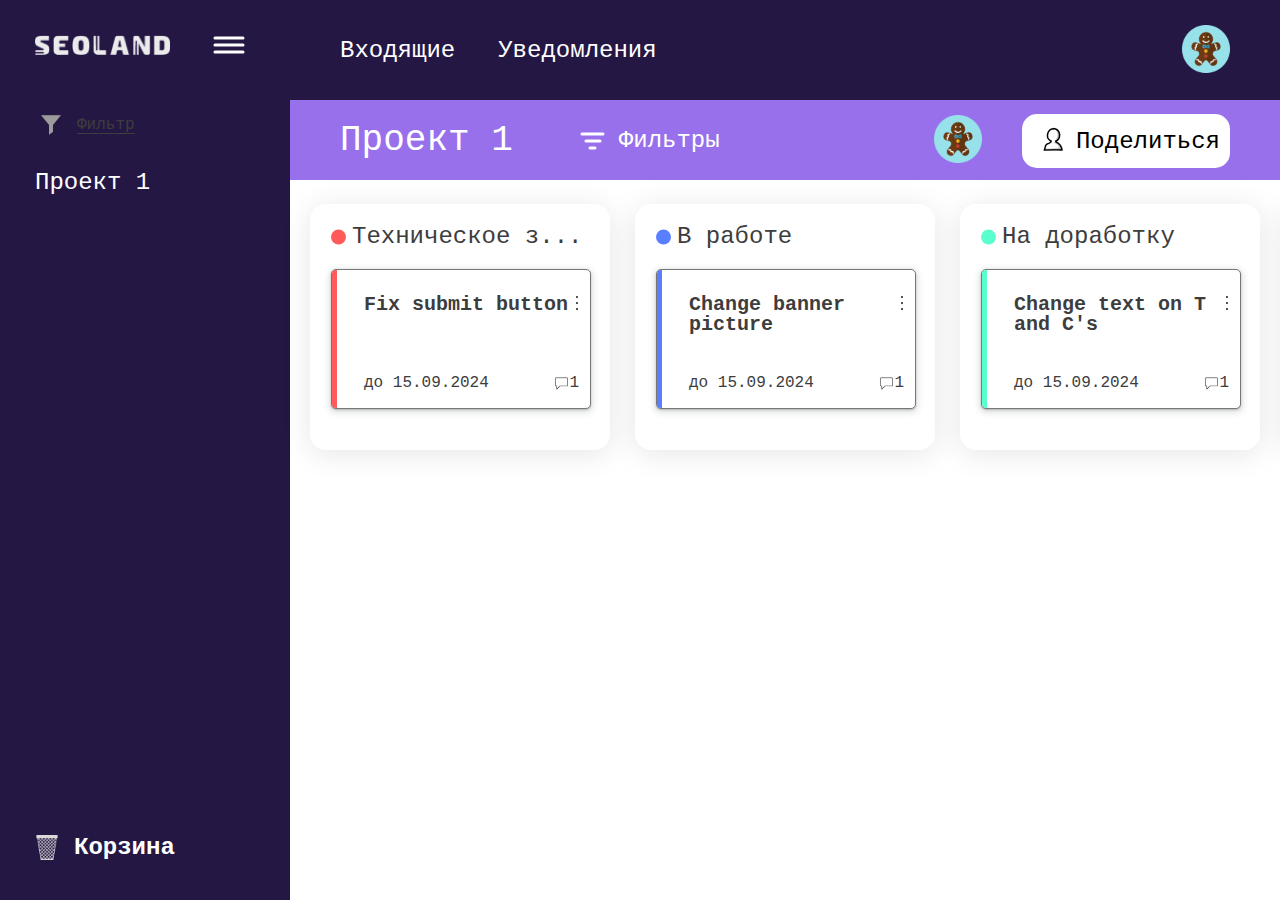
==== kanban.html @ b6332f75 "first commit" ====
<!DOCTYPE html>
<html lang="en">
  <head>
    <meta charset="UTF-8" />
    <meta name="viewport" content="width=device-width, initial-scale=1.0" />
    <title>JS CSS HTML Kanban Board</title>
    <link rel="stylesheet" href="./css/style.css" />
    <!-- <link rel="stylesheet" href="./css/kanban.css" /> -->
  </head>
  <body>
    <header class="header">
      <div class="header__inner">
        <div class="header__items">
          <a class="header__item" href="/">Входящие</a>
          <a class="header__item" href="/">Уведомления</a>
          <button class="header__button header__button--new-task">
            + Добавить задачу
          </button>
        </div>
        <div class="header__user-avatar">
          <img src="./img/avatar-1.svg" alt="аватар" />
        </div>
      </div>
    </header>
    <div class="subheader">
      <div class="subheader__inner">
        <div class="subheader__info">
          <div class="subheader__info-project-name">Проект 1</div>
          <div class="subheader__info-filter">
            <img src="./img/subheader-filter.svg" alt="" />
            Фильтры
          </div>
        </div>
        <div class="subheader__actions">
          <div class="subheader__actions-users">
            <img src="./img/avatar-1.svg" alt="" />
          </div>
          <button class="subheader__actions-share">
            <img src="./img/share-icon.png" alt="" />
            Поделиться
          </button>
        </div>
      </div>
    </div>
    <aside class="aside">
      <div class="aside__header">
        <div class="aside__header-logo">
          <img src="./img/logo.png" alt="logo" />
        </div>
        <div class="menu">
          <img src="./img/menu.svg" alt="" />
        </div>
      </div>
      <div class="aside__filter">
        <img src="./img/filter-aside.svg" alt="" />
        <div class="aside__filter-inner">Фильтр</div>
      </div>
      <div class="aside__project">Проект 1</div>
      <div class="aside__footer">
        <img src="./img/trash.svg" alt="" />
        Корзина
      </div>
    </aside>
    <!-- <div class="kanban">
      <form class="input-container">
        <div class="fields">
          <input id="title" placeholder="title..." />
          <input id="description" placeholder="description..." />
        </div>
        <input type="submit" id="submit-button" />
      </form>
    </div> -->

    <section class="column-container">
      <div class="task-column" id="backlog">
        <h3 class="task-column__title task-column__title--red">
          Техническое з...
        </h3>
        <div class="task-list">
        </div>
      </div>

      <div class="task-column" id="doing">
        <h3 class="task-column__title task-column__title--blue">В работе</h3>
        <div class="task-list"></div>
      </div>

      <div class="task-column" id="done">
        <h3 class="task-column__title task-column__title--green">
          На доработку
        </h3>
        <div class="task-list"></div>
      </div>

      <div class="task-column" id="discard">
        <h3 class="task-column__title task-column__title--pink">Готово</h3>
        <div class="task-list"></div>
      </div>
    </section>

    <div class="error-container"></div>

    <script src="./kanban.js"></script>
  </body>
</html>
---- css/style.css ----
*,
*::after,
*::before {
  -webkit-box-sizing: border-box;
          box-sizing: border-box;
}

html,
body,
div,
span,
object,
iframe,
h1,
h2,
h3,
h4,
h5,
h6,
p,
blockquote,
pre,
abbr,
address,
cite,
code,
del,
dfn,
em,
img,
ins,
kbd,
q,
samp,
small,
strong,
sub,
sup,
var,
b,
i,
dl,
dt,
dd,
ol,
ul,
li,
fieldset,
form,
label,
legend,
table,
caption,
tbody,
tfoot,
thead,
tr,
th,
td,
article,
aside,
canvas,
details,
figcaption,
figure,
footer,
header,
hgroup,
menu,
nav,
section,
summary,
time,
mark,
audio,
video {
  margin: 0;
  padding: 0;
  border: 0;
  outline: 0;
  font-size: 100%;
  vertical-align: baseline;
  background: transparent;
}

body {
  line-height: 1;
}

article,
aside,
details,
figcaption,
figure,
footer,
header,
hgroup,
menu,
nav,
section {
  display: block;
}

li {
  list-style: none;
}

nav ul {
  list-style: none;
}

blockquote,
q {
  quotes: none;
}

blockquote:before,
blockquote:after,
q:before,
q:after {
  content: "";
  content: none;
}

a {
  margin: 0;
  padding: 0;
  font-size: 100%;
  vertical-align: baseline;
  background: transparent;
}

/* change colours to suit your needs */
ins {
  background-color: #ff9;
  color: #000;
  text-decoration: none;
}

/* change colours to suit your needs */
mark {
  background-color: #ff9;
  color: #000;
  font-style: italic;
  font-weight: bold;
}

del {
  text-decoration: line-through;
}

abbr[title],
dfn[title] {
  border-bottom: 1px dotted;
  cursor: help;
}

table {
  border-collapse: collapse;
  border-spacing: 0;
}

/* change border colour to suit your needs */
hr {
  display: block;
  height: 1px;
  border: 0;
  border-top: 1px solid #cccccc;
  margin: 1em 0;
  padding: 0;
}

input,
select {
  vertical-align: middle;
}

*,
*::before,
*::after {
  -webkit-box-sizing: border-box;
          box-sizing: border-box;
}

body {
  display: -webkit-box;
  display: -ms-flexbox;
  display: flex;
  -webkit-box-pack: center;
      -ms-flex-pack: center;
          justify-content: center;
  -webkit-box-align: center;
      -ms-flex-align: center;
          align-items: center;
  font-size: 16px;
  font-family: "Ubuntu Mono", monospace;
}

h1, h2, h3, h4, h5, h6, p {
  margin: 0;
  padding: 0;
}

input, button, a {
  font-family: inherit;
}

input::-webkit-input-placeholder {
  font-family: inherit;
  color: inherit;
}

input::-moz-placeholder {
  font-family: inherit;
  color: inherit;
}

input:-ms-input-placeholder {
  font-family: inherit;
  color: inherit;
}

input::-ms-input-placeholder {
  font-family: inherit;
  color: inherit;
}

input::placeholder {
  font-family: inherit;
  color: inherit;
}

button {
  border: none;
  background-color: transparent;
}

.container {
  display: -webkit-box;
  display: -ms-flexbox;
  display: flex;
  -webkit-box-orient: vertical;
  -webkit-box-direction: normal;
      -ms-flex-direction: column;
          flex-direction: column;
  -webkit-box-align: center;
      -ms-flex-align: center;
          align-items: center;
  -webkit-box-pack: center;
      -ms-flex-pack: center;
          justify-content: center;
}

.none {
  display: none !important;
}

.auth-btn {
  font-size: 36px;
  width: 100%;
  padding: 23px;
  background-color: #8150e6;
  color: #ffffff;
  border-radius: 20px;
  display: inline-block;
  cursor: pointer;
}
.auth-btn--sm {
  font-size: 28px;
  padding: 18px;
  background-color: #ffffff;
  color: #8150e6;
  border: 2px solid #8150e6;
}

.auth__wrapper {
  display: -webkit-box;
  display: -ms-flexbox;
  display: flex;
  -webkit-box-orient: vertical;
  -webkit-box-direction: normal;
      -ms-flex-direction: column;
          flex-direction: column;
  -webkit-box-align: center;
      -ms-flex-align: center;
          align-items: center;
  -webkit-box-pack: center;
      -ms-flex-pack: center;
          justify-content: center;
  min-height: 100vh;
}

.auth__modal {
  width: 600px;
  padding: 45px 70px;
  display: -webkit-box;
  display: -ms-flexbox;
  display: flex;
  -webkit-box-orient: vertical;
  -webkit-box-direction: normal;
      -ms-flex-direction: column;
          flex-direction: column;
  margin: 0 auto;
  border-radius: 50px;
  border: 4px solid #3d3d3d;
  background: -webkit-gradient(linear, right top, left bottom, color-stop(30%, rgba(129, 80, 230, 0.5)), color-stop(43%, rgba(173, 141, 239, 0.67)), to(#FFFFFF));
  background: linear-gradient(to left bottom, rgba(129, 80, 230, 0.5) 30%, rgba(173, 141, 239, 0.67) 43%, #FFFFFF 100%);
}
.auth__modal-info {
  margin-bottom: 14px;
  font-size: 24px;
  font-family: "Ubuntu Mono", monospace;
  font-weight: 400;
  color: #3d3d3d;
}
.auth__modal-items {
  display: -webkit-box;
  display: -ms-flexbox;
  display: flex;
  -webkit-box-orient: vertical;
  -webkit-box-direction: normal;
      -ms-flex-direction: column;
          flex-direction: column;
  gap: 30px;
}
.auth__modal-items--register {
  -webkit-box-orient: horizontal;
  -webkit-box-direction: normal;
      -ms-flex-direction: row;
          flex-direction: row;
  -ms-flex-wrap: wrap;
      flex-wrap: wrap;
  -webkit-box-pack: justify;
      -ms-flex-pack: justify;
          justify-content: space-between;
}

.auth__title {
  font-size: 64px;
  font-family: "Ubuntu Mono", monospace;
  font-weight: 400;
  color: #3d3d3d;
  margin-bottom: 12px;
}

.auth__input {
  width: 100%;
  height: 82px;
  border: 3px solid #777777;
  border-radius: 20px;
  font-size: 24px !important;
  padding: 17px 30px;
  color: #777777 !important;
}
.auth__input::-webkit-input-placeholder {
  font-size: 24px !important;
  color: #777777 !important;
}
.auth__input::-moz-placeholder {
  font-size: 24px !important;
  color: #777777 !important;
}
.auth__input:-ms-input-placeholder {
  font-size: 24px !important;
  color: #777777 !important;
}
.auth__input::-ms-input-placeholder {
  font-size: 24px !important;
  color: #777777 !important;
}
.auth__input::placeholder {
  font-size: 24px !important;
  color: #777777 !important;
}
.auth__input--w50 {
  width: 370px;
}

.auth__register {
  width: 950px;
  display: -webkit-box;
  display: -ms-flexbox;
  display: flex;
  padding: 45px 70px;
  -webkit-box-orient: vertical;
  -webkit-box-direction: normal;
      -ms-flex-direction: column;
          flex-direction: column;
  margin: 0 auto;
  border-radius: 50px;
  border: 4px solid #3d3d3d;
  background: -webkit-gradient(linear, right top, left bottom, color-stop(30%, rgba(129, 80, 230, 0.5)), color-stop(43%, rgba(173, 141, 239, 0.67)), to(#FFFFFF));
  background: linear-gradient(to left bottom, rgba(129, 80, 230, 0.5) 30%, rgba(173, 141, 239, 0.67) 43%, #FFFFFF 100%);
}

.header {
  position: absolute;
  left: 0;
  top: 0;
  right: 0;
  height: 100px;
  width: calc(100% - 290px);
  margin-left: 290px;
  background-color: #251744;
  margin-left: 290px;
  padding-right: 50px;
  padding-left: 50px;
  padding-top: 25px;
  padding-bottom: 25px;
}
.header__inner {
  width: 100%;
  -webkit-box-pack: justify;
      -ms-flex-pack: justify;
          justify-content: space-between;
  display: -webkit-box;
  display: -ms-flexbox;
  display: flex;
  -webkit-box-align: center;
      -ms-flex-align: center;
          align-items: center;
}
.header__items {
  display: -webkit-box;
  display: -ms-flexbox;
  display: flex;
  -webkit-box-align: center;
      -ms-flex-align: center;
          align-items: center;
  gap: 43px;
}
.header__item {
  text-decoration: none;
  color: #ffffff;
  font-size: 24px;
  font-weight: 400;
}
.header__button--new-task {
  padding: 11px 35px;
  background-color: #ffffff;
  font-size: 20px;
  font-weight: 400;
  border-radius: 15px;
  cursor: pointer;
}

.subheader {
  position: absolute;
  top: 100px;
  width: calc(100% - 290px);
  height: 80px;
  padding: 14px 50px;
  margin-left: 290px;
  background-color: rgba(129, 80, 230, 0.82);
}
.subheader__inner {
  display: -webkit-box;
  display: -ms-flexbox;
  display: flex;
  width: 100%;
  -webkit-box-align: center;
      -ms-flex-align: center;
          align-items: center;
  -webkit-box-pack: justify;
      -ms-flex-pack: justify;
          justify-content: space-between;
}
.subheader__info {
  display: -webkit-box;
  display: -ms-flexbox;
  display: flex;
  -webkit-box-align: center;
      -ms-flex-align: center;
          align-items: center;
  gap: 67px;
}
.subheader__info-project-name {
  font-size: 36px;
  font-weight: 400;
  color: #ffffff;
}
.subheader__info-filter {
  font-size: 24px;
  color: #ffffff;
  display: -webkit-box;
  display: -ms-flexbox;
  display: flex;
  -webkit-box-align: center;
      -ms-flex-align: center;
          align-items: center;
  gap: 14px;
}
.subheader__actions {
  display: -webkit-box;
  display: -ms-flexbox;
  display: flex;
  -webkit-box-align: center;
      -ms-flex-align: center;
          align-items: center;
  gap: 40px;
}
.subheader__actions-share {
  display: -webkit-box;
  display: -ms-flexbox;
  display: flex;
  -webkit-box-align: center;
      -ms-flex-align: center;
          align-items: center;
  font-size: 24px;
  font-weight: 400;
  background-color: #ffffff;
  border-radius: 15px;
  padding: 5px 10px;
}

.aside {
  width: 290px;
  position: absolute;
  top: 0;
  bottom: 0;
  left: 0;
  padding: 35px 30px 40px 35px;
  background-color: #251744;
  display: -webkit-box;
  display: -ms-flexbox;
  display: flex;
  -webkit-box-orient: vertical;
  -webkit-box-direction: normal;
      -ms-flex-direction: column;
          flex-direction: column;
  color: #ffffff;
}
.aside__header {
  display: -webkit-box;
  display: -ms-flexbox;
  display: flex;
  -webkit-box-align: center;
      -ms-flex-align: center;
          align-items: center;
  margin-bottom: 50px;
}
.aside__header-logo {
  margin-right: 43px;
}
.aside__filter {
  display: -webkit-box;
  display: -ms-flexbox;
  display: flex;
  -webkit-box-align: center;
      -ms-flex-align: center;
          align-items: center;
  gap: 10px;
  color: #3d3d3d;
  font-weight: 400;
  font-size: 16px;
  width: 100%;
  margin-bottom: 30px;
}
.aside__filter-inner {
  width: 100%;
  text-decoration: underline;
  text-underline-offset: 4px;
}
.aside__project {
  font-size: 24px;
  font-weight: 400;
}
.aside__footer {
  margin-top: auto;
  font-weight: 700;
  font-size: 24px;
  display: -webkit-box;
  display: -ms-flexbox;
  display: flex;
  -webkit-box-align: center;
      -ms-flex-align: center;
          align-items: center;
  gap: 15px;
}

.kanban {
  width: 100vw;
  border-bottom: 0.5px solid rgba(255, 255, 255, 0.3);
  display: -webkit-box;
  display: -ms-flexbox;
  display: flex;
  -webkit-box-pack: justify;
      -ms-flex-pack: justify;
          justify-content: space-between;
  -webkit-box-align: center;
      -ms-flex-align: center;
          align-items: center;
}
.kanban .info-container {
  color: rgb(255, 255, 255);
  width: 500px;
  margin: 10px 30px;
}
.kanban .input-container {
  margin: 0 30px;
  padding: 10px;
  background-color: rgba(255, 255, 255, 0.2);
  border-radius: 16px;
  -webkit-box-shadow: 0 4px 30px rgba(0, 0, 0, 0.1);
          box-shadow: 0 4px 30px rgba(0, 0, 0, 0.1);
  border: 1px solid rgba(255, 255, 255, 0.3);
  display: -webkit-box;
  display: -ms-flexbox;
  display: flex;
}

.fields {
  display: -webkit-box;
  display: -ms-flexbox;
  display: flex;
  -webkit-box-orient: vertical;
  -webkit-box-direction: normal;
      -ms-flex-direction: column;
          flex-direction: column;
}

.fields #title {
  width: 270px;
  border: none;
  border-radius: 10px 0 0 0;
  padding: 10px 20px;
}

.fields #description {
  width: 270px;
  border: none;
  border-radius: 0 0 0 10px;
  padding: 20px;
}

.input-container input[type=submit] {
  width: 80px;
  border: none;
  background-color: rgb(250, 95, 95);
  border-radius: 0 10px 10px 0;
}

.column-container {
  position: absolute;
  top: 180px;
  left: 0;
  margin-left: 290px;
  display: -webkit-box;
  display: -ms-flexbox;
  display: flex;
  padding: 24px 20px;
  -ms-flex-pack: distribute;
      justify-content: space-around;
  gap: 25px;
  /* margin-top: 10px; */
}
.column-container .task-column {
  color: rgb(255, 255, 255);
  background-color: rgba(255, 255, 255, 0.2);
  border-radius: 16px;
  -webkit-box-shadow: 0 4px 30px rgba(0, 0, 0, 0.1);
          box-shadow: 0 4px 30px rgba(0, 0, 0, 0.1);
  border: 1px solid rgba(255, 255, 255, 0.3);
  padding: 20px;
  width: 300px;
}
.column-container .task-column__title {
  font-size: 24px;
  position: relative;
  color: #3d3d3d;
  font-weight: 400;
  padding-left: 21px;
}
.column-container .task-column__title::before {
  position: absolute;
  content: "";
  width: 15px;
  height: 15px;
  background-color: #000;
  border-radius: 50%;
  left: 0;
  top: 50%;
  -webkit-transform: translateY(-50%);
          transform: translateY(-50%);
}
.column-container .task-column__title--red::before {
  background-color: #FF5959;
}
.column-container .task-column__title--blue::before {
  background-color: #597EFF;
}
.column-container .task-column__title--green::before {
  background-color: #59FFCD;
}
.column-container .task-column__title--pink::before {
  background-color: #FF59EE;
}

.task-list {
  width: 100%;
  height: 100%;
}

.task-container {
  background-color: rgb(255, 255, 255);
  border-radius: 16px;
  margin: 20px 0;
  -webkit-box-shadow: rgba(60, 64, 67, 0.3) 0 1px 2px, rgba(60, 64, 67, 0.15) 0 2px 6px 2px;
          box-shadow: rgba(60, 64, 67, 0.3) 0 1px 2px, rgba(60, 64, 67, 0.15) 0 2px 6px 2px;
  overflow: hidden;
}

.task-header {
  display: -webkit-box;
  display: -ms-flexbox;
  display: flex;
  -webkit-box-pack: justify;
      -ms-flex-pack: justify;
          justify-content: space-between;
}

.task-description-container {
  padding: 10px;
  color: rgb(78, 78, 78);
}

.error-container {
  height: 30px;
}

.error-message {
  text-align: center;
  margin: 30px;
  background-color: rgb(143, 29, 29);
  border-radius: 10px;
  padding: 10px 20px;
  color: rgb(255, 255, 255);
}

.task-container {
  width: 260px;
  height: 140px;
  border-radius: 5px;
  border: 1px solid #777777;
  padding: 25px 11px 17px 32px;
  color: #3d3d3d;
  position: relative;
  display: -webkit-box;
  display: -ms-flexbox;
  display: flex;
  -webkit-box-orient: vertical;
  -webkit-box-direction: normal;
      -ms-flex-direction: column;
          flex-direction: column;
}

.task-decor {
  width: 5px;
  top: 0;
  bottom: 0;
  left: 0;
  position: absolute;
  background-color: #FF5959;
}

.task-header__wrapper {
  display: -webkit-box;
  display: -ms-flexbox;
  display: flex;
  -webkit-box-pack: justify;
      -ms-flex-pack: justify;
          justify-content: space-between;
  font-size: 20px;
  font-weight: 700;
}

.task-footer {
  display: -webkit-box;
  display: -ms-flexbox;
  display: flex;
  -webkit-box-pack: justify;
      -ms-flex-pack: justify;
          justify-content: space-between;
  margin-top: auto;
}

.task-comment {
  display: -webkit-box;
  display: -ms-flexbox;
  display: flex;
  -webkit-box-align: center;
      -ms-flex-align: center;
          align-items: center;
}
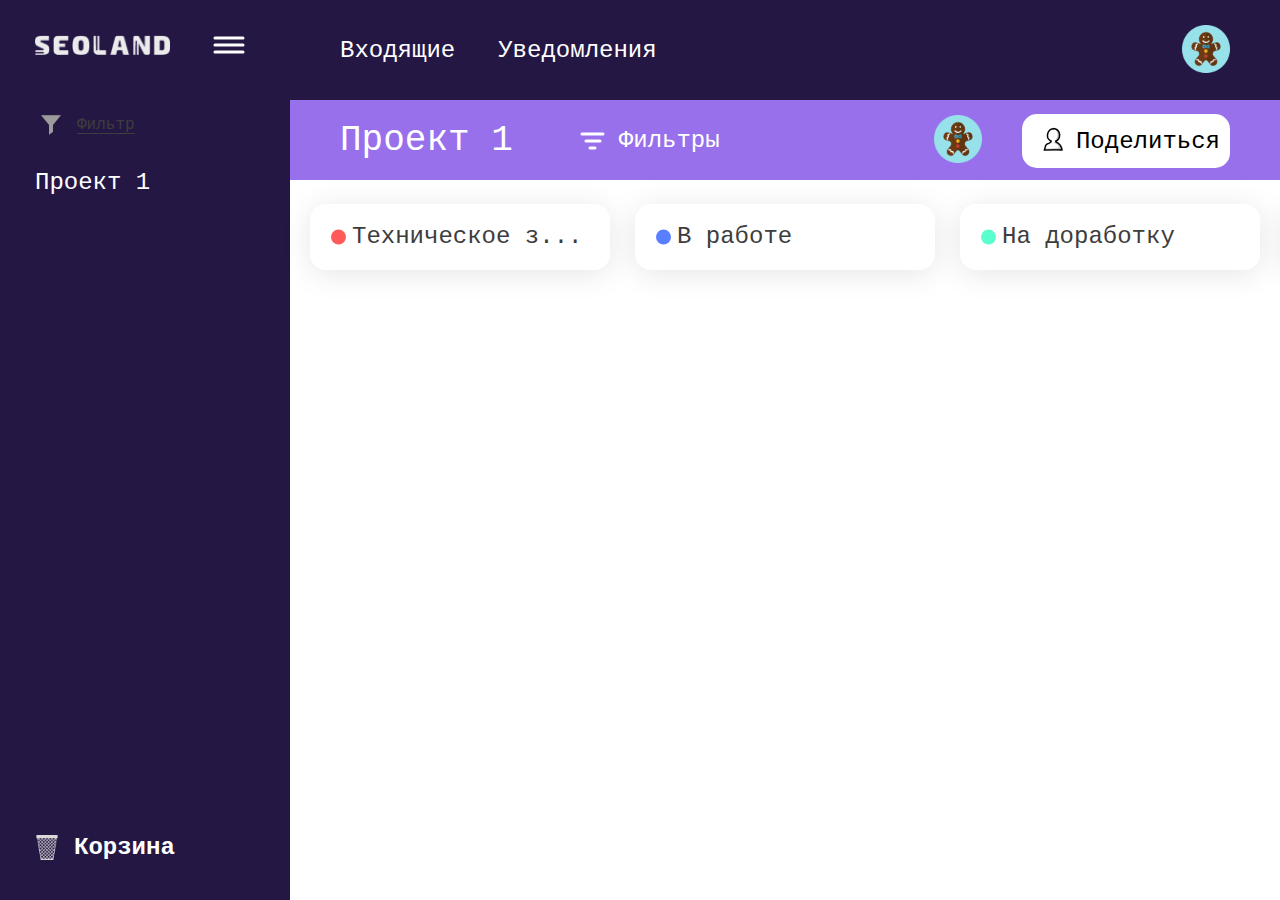
==== commit 9969e05b: "Функционал добавления задачи" ====
--- a/kanban.html
+++ b/kanban.html
@@ -100,6 +100,25 @@
 
     <div class="error-container"></div>
 
+    <div class="add-task-modal">
+        <div class="add-task-modal__container">
+            <h3 class="auth__title auth__title--sm">Создать новую задачу</h3>
+            <form class="add-task-modal__form" action="">
+                <input required id="title" class="auth__input" type="text" placeholder="Название задачи">
+                <textarea required id="description" class="auth__input" name="" id="" placeholder="Описание задачи"></textarea>
+                <input required id="date" class="auth__input" type="date" placeholder="Дата выполнения">
+                <select id="executor" class="auth__input auth__input" required id="position">
+                    <option selected value="user">Вася</option>
+                    <option value="admin">Не Вася</option>
+                </select>
+                <button id="create-task" class="auth-btn">Создать</button>
+            </form>
+            <button class="add-task-modal__close">
+                <img src="./img/close-icon.svg" alt="">
+            </button>
+        </div>
+    </div>
+
     <script src="./kanban.js"></script>
   </body>
 </html>
--- a/css/style.css
+++ b/css/style.css
@@ -342,6 +342,11 @@
   color: #3d3d3d;
   margin-bottom: 12px;
 }
+.auth__title--sm {
+  font-size: 32px;
+  margin-bottom: 40px;
+  text-align: center;
+}
 
 .auth__input {
   width: 100%;
@@ -708,6 +713,7 @@
   -webkit-box-shadow: rgba(60, 64, 67, 0.3) 0 1px 2px, rgba(60, 64, 67, 0.15) 0 2px 6px 2px;
           box-shadow: rgba(60, 64, 67, 0.3) 0 1px 2px, rgba(60, 64, 67, 0.15) 0 2px 6px 2px;
   overflow: hidden;
+  cursor: pointer;
 }
 
 .task-header {
@@ -791,4 +797,57 @@
   -webkit-box-align: center;
       -ms-flex-align: center;
           align-items: center;
+}
+
+.add-task-modal {
+  position: absolute;
+  top: 0;
+  left: 0;
+  bottom: 0;
+  right: 0;
+  background-color: rgba(37, 23, 68, 0.44);
+  display: none;
+  -webkit-box-align: center;
+      -ms-flex-align: center;
+          align-items: center;
+  -webkit-box-pack: center;
+      -ms-flex-pack: center;
+          justify-content: center;
+}
+.add-task-modal.open {
+  display: -webkit-box;
+  display: -ms-flexbox;
+  display: flex;
+}
+.add-task-modal__close {
+  position: absolute;
+  right: 0px;
+  top: 30px;
+  z-index: 100;
+  cursor: pointer;
+}
+.add-task-modal__container {
+  position: relative;
+  display: -webkit-box;
+  display: -ms-flexbox;
+  display: flex;
+  -webkit-box-orient: vertical;
+  -webkit-box-direction: normal;
+      -ms-flex-direction: column;
+          flex-direction: column;
+  background: #ffffff;
+  color: #3d3d3d;
+  border-radius: 30px;
+  width: 640px;
+  padding: 40px 40px;
+}
+.add-task-modal__form {
+  display: -webkit-box;
+  display: -ms-flexbox;
+  display: flex;
+  -webkit-box-orient: vertical;
+  -webkit-box-direction: normal;
+      -ms-flex-direction: column;
+          flex-direction: column;
+  gap: 30px;
 }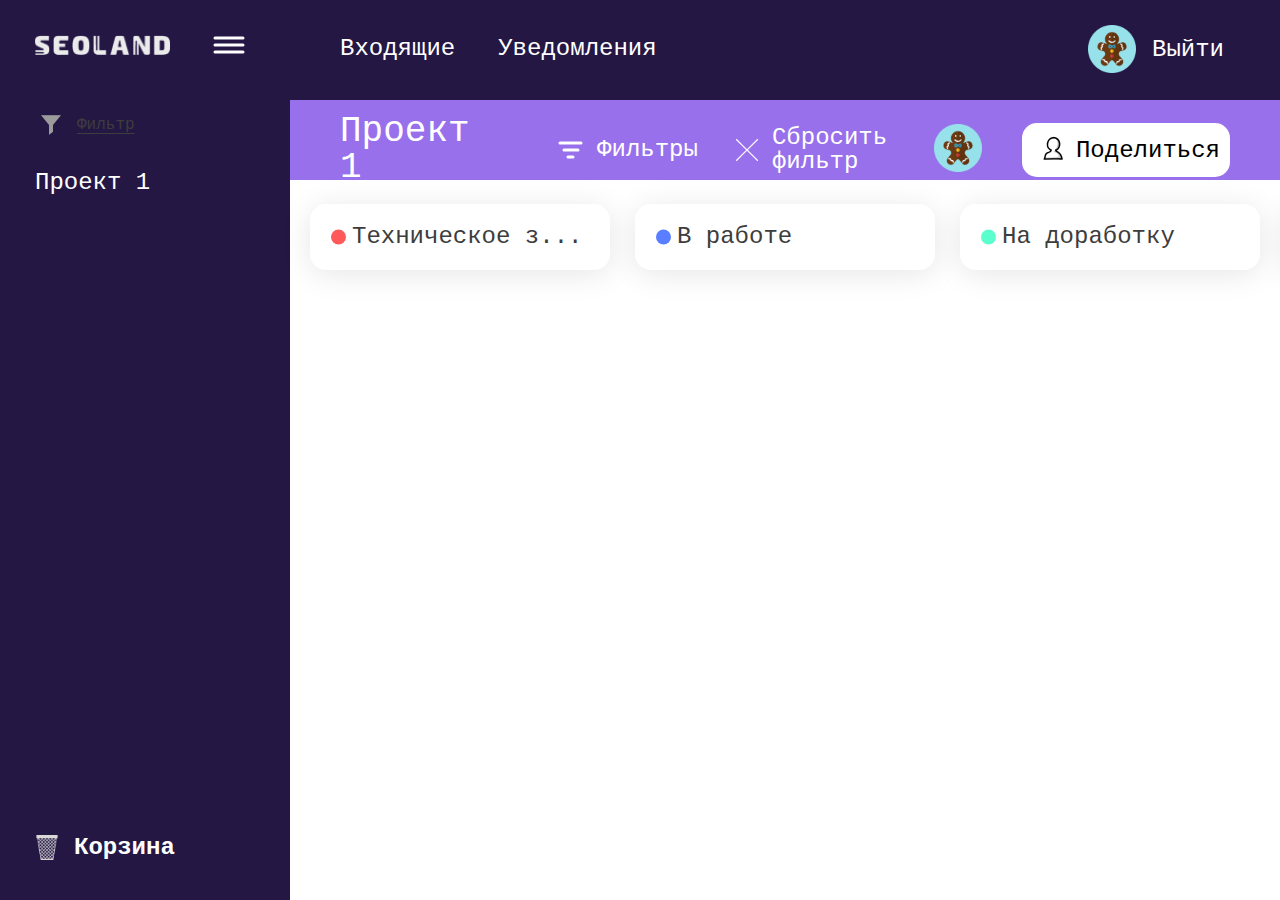
==== commit ed74b74d: "Просмотр карточки, фильтрация, удаление задачи" ====
--- a/kanban.html
+++ b/kanban.html
@@ -19,6 +19,7 @@
         </div>
         <div class="header__user-avatar">
           <img src="./img/avatar-1.svg" alt="аватар" />
+          <button class="header__user-logout">Выйти</button>
         </div>
       </div>
     </header>
@@ -29,6 +30,12 @@
           <div class="subheader__info-filter">
             <img src="./img/subheader-filter.svg" alt="" />
             Фильтры
+            <div class="subheader__info-filter--reset">
+              <div class="reset">
+                <svg xmlns="http://www.w3.org/2000/svg" fill="#777777"  viewBox="0 0 50 50" width="50px" height="50px"><path d="M 7.71875 6.28125 L 6.28125 7.71875 L 23.5625 25 L 6.28125 42.28125 L 7.71875 43.71875 L 25 26.4375 L 42.28125 43.71875 L 43.71875 42.28125 L 26.4375 25 L 43.71875 7.71875 L 42.28125 6.28125 L 25 23.5625 Z"/></svg>
+              </div>
+              Сбросить фильтр
+            </div>
           </div>
         </div>
         <div class="subheader__actions">
@@ -100,6 +107,7 @@
 
     <div class="error-container"></div>
 
+    <!-- Модальное окно добавления задачи -->
     <div class="add-task-modal">
         <div class="add-task-modal__container">
             <h3 class="auth__title auth__title--sm">Создать новую задачу</h3>
@@ -107,9 +115,7 @@
                 <input required id="title" class="auth__input" type="text" placeholder="Название задачи">
                 <textarea required id="description" class="auth__input" name="" id="" placeholder="Описание задачи"></textarea>
                 <input required id="date" class="auth__input" type="date" placeholder="Дата выполнения">
-                <select id="executor" class="auth__input auth__input" required id="position">
-                    <option selected value="user">Вася</option>
-                    <option value="admin">Не Вася</option>
+                <select id="executor" class="auth__input auth__input add-task__input-executor" required id="position">
                 </select>
                 <button id="create-task" class="auth-btn">Создать</button>
             </form>
@@ -119,6 +125,53 @@
         </div>
     </div>
 
+
+    <!-- Модальное окно фильтрации -->
+    <div class="filter-modal">
+      <div class="filter-modal__container">
+        <div class="filter-modal__title auth__title auth__title--sm">Фильтр</div>
+          <div class="filter-modal__label-search">Ключевое слово</div>
+          <input type="text" placeholder="Введите ключевое слово" id="searchInputFilter" class="filter-modal__search">
+          <div class="filter-modal__checkbox-wrapper">
+            <div class="filter-modal__checkbox-title">Срок</div>
+            <div class="filter-modal__checkbox-content">
+              <input type="checkbox" id="overdue" class="custom-checkbox">
+              <label for="overdue" class="custom-label filter-modal__checkbox-descr filter-modal__checkbox-descr--red">Просроченные</label>
+            </div>
+            <div class="filter-modal__checkbox-content">
+              <input type="checkbox" id="dueSoon" class="custom-checkbox">
+              <label for="dueSoon" class="custom-label filter-modal__checkbox-descr filter-modal__checkbox-descr--warning">Истекает в течение суток</label>
+            </div>
+            <div class="filter-modal__checkbox-content">
+              <input type="checkbox" id="dueWeek" class="custom-checkbox">
+              <label for="dueWeek" class="custom-label filter-modal__checkbox-descr filter-modal__checkbox-descr--succsess">Истекает в течение недели</label>
+            </div>
+          </div>
+          <button class="filter-modal__close">
+            <img src="./img/close-icon.svg" alt="">
+          </button>
+      </div>
+    </div>
+
+    <!-- Модальное окно просмотра карточки -->
+    <div class="task-modal">
+      <div class="task-modal__container">
+        <div class="task-modal__decor"></div>
+        <div class="task-modal__title auth__title auth__title--sm"></div>
+        <div class="task-modal__date">До <span class="taskmodal-date-value"></span></div>
+        <div class="task-modal__description-title">Описание</div>
+        <div class="task-modal__description"></div>
+        <input type="text" class="task-modal__input" placeholder="Напишите комментарий...">
+        <div class="task-modal__description-title">Исполнитель</div>
+        <div class="task-modal__executor"></div>
+        <select id="executor-task-modal" class="auth__input auth__input task-modal__input-executor" required id="position"></select>
+        <button class="task-modal__close">
+          <img src="./img/close-icon.svg" alt="">
+        </button>
+        <button class="task-modal__delete-task-btn" id="delete-button">Удалить задачу</button>
+      </div>
+    </div>
+
     <script src="./kanban.js"></script>
   </body>
 </html>
--- a/css/style.css
+++ b/css/style.css
@@ -1,3 +1,4 @@
+@charset "UTF-8";
 *,
 *::after,
 *::before {
@@ -273,6 +274,58 @@
   border: 2px solid #8150e6;
 }
 
+.custom-checkbox {
+  display: none; /* Скрываем стандартный чекбокс */
+}
+
+.custom-label {
+  position: relative;
+  cursor: pointer;
+  padding-left: 30px;
+  line-height: 20px;
+  font-size: 16px;
+}
+
+.custom-label:before {
+  content: "";
+  position: absolute;
+  left: 0;
+  top: 0;
+  width: 23px;
+  height: 24px;
+  border: 3px solid #3d3d3d; /* Цвет рамки */
+  border-radius: 6px; /* Закругленные углы */
+  background: white; /* Цвет фона */
+  -webkit-transition: background 0.3s, border-color 0.3s;
+  transition: background 0.3s, border-color 0.3s;
+}
+
+.custom-checkbox:checked + .custom-label:before {
+  background: #ffffff; /* Цвет фона при чекнутом состоянии */
+  border-color: #3d3d3d; /* Цвет рамки при чекнутом состоянии */
+}
+
+.custom-label:after {
+  content: "";
+  position: absolute;
+  left: 5px;
+  top: 5px;
+  width: 14px;
+  height: 8px;
+  border: solid #3d3d3d;
+  border-width: 0 2px 2px 0;
+  -webkit-transform: rotate(57deg);
+          transform: rotate(57deg);
+  opacity: 0; /* Изначально скрываем галочку */
+  -webkit-transition: opacity 0.3s;
+  transition: opacity 0.3s;
+  color: #3d3d3d;
+}
+
+.custom-checkbox:checked + .custom-label:after {
+  opacity: 1; /* Показываем галочку при чекнутом состоянии */
+}
+
 .auth__wrapper {
   display: -webkit-box;
   display: -ms-flexbox;
@@ -440,6 +493,20 @@
   font-size: 24px;
   font-weight: 400;
 }
+.header__user-avatar {
+  display: -webkit-box;
+  display: -ms-flexbox;
+  display: flex;
+  -webkit-box-align: center;
+      -ms-flex-align: center;
+          align-items: center;
+  gap: 10px;
+}
+.header__user-logout {
+  color: #ffffff;
+  font-size: 24px;
+  cursor: pointer;
+}
 .header__button--new-task {
   padding: 11px 35px;
   background-color: #ffffff;
@@ -494,6 +561,25 @@
       -ms-flex-align: center;
           align-items: center;
   gap: 14px;
+  cursor: pointer;
+}
+.subheader__info-filter--reset {
+  display: -webkit-box;
+  display: -ms-flexbox;
+  display: flex;
+  -webkit-box-align: center;
+      -ms-flex-align: center;
+          align-items: center;
+  gap: 10px;
+}
+.subheader__info-filter--reset .reset {
+  margin-top: 5px;
+  margin-left: 20px;
+}
+.subheader__info-filter--reset .reset svg {
+  fill: #ffffff;
+  width: 30px;
+  height: 30px;
 }
 .subheader__actions {
   display: -webkit-box;
@@ -850,4 +936,245 @@
       -ms-flex-direction: column;
           flex-direction: column;
   gap: 30px;
+}
+
+.filter-modal {
+  position: absolute;
+  top: 0;
+  left: 0;
+  bottom: 0;
+  right: 0;
+  background-color: rgba(37, 23, 68, 0.44);
+  display: none;
+  -webkit-box-align: center;
+      -ms-flex-align: center;
+          align-items: center;
+  -webkit-box-pack: center;
+      -ms-flex-pack: center;
+          justify-content: center;
+}
+.filter-modal.open {
+  display: -webkit-box;
+  display: -ms-flexbox;
+  display: flex;
+}
+.filter-modal__container {
+  position: relative;
+  display: -webkit-box;
+  display: -ms-flexbox;
+  display: flex;
+  -webkit-box-orient: vertical;
+  -webkit-box-direction: normal;
+      -ms-flex-direction: column;
+          flex-direction: column;
+  background: #ffffff;
+  color: #3d3d3d;
+  border-radius: 30px;
+  width: 640px;
+  padding: 40px 40px;
+}
+.filter-modal__title {
+  text-align: left;
+  margin-bottom: 14px;
+}
+.filter-modal__label-search, .filter-modal__checkbox-title {
+  font-weight: 700;
+  font-size: 24px;
+  margin-bottom: 7px;
+  color: #3d3d3d;
+}
+.filter-modal__checkbox-title {
+  margin-bottom: 15px;
+}
+.filter-modal__search {
+  height: 60px;
+  border: 3px solid #3d3d3d;
+  border-radius: 10px;
+  padding: 17px 30px;
+  margin-bottom: 20px;
+  font-size: 20px;
+  font-weight: 400;
+  color: #777777;
+}
+.filter-modal__search::-webkit-input-placeholder {
+  font-size: 20px;
+  font-weight: 400;
+  color: #777777;
+}
+.filter-modal__search::-moz-placeholder {
+  font-size: 20px;
+  font-weight: 400;
+  color: #777777;
+}
+.filter-modal__search:-ms-input-placeholder {
+  font-size: 20px;
+  font-weight: 400;
+  color: #777777;
+}
+.filter-modal__search::-ms-input-placeholder {
+  font-size: 20px;
+  font-weight: 400;
+  color: #777777;
+}
+.filter-modal__search::placeholder {
+  font-size: 20px;
+  font-weight: 400;
+  color: #777777;
+}
+.filter-modal__checkbox-content {
+  margin-bottom: 18px;
+  display: -webkit-box;
+  display: -ms-flexbox;
+  display: flex;
+  -webkit-box-align: center;
+      -ms-flex-align: center;
+          align-items: center;
+}
+.filter-modal__checkbox-descr {
+  font-size: 24px;
+}
+.filter-modal__checkbox-descr--red {
+  color: #FF5959;
+}
+.filter-modal__checkbox-descr--warning {
+  color: #DA9631;
+}
+.filter-modal__checkbox-descr--succsess {
+  color: #10922D;
+}
+.filter-modal__close {
+  position: absolute;
+  right: 0px;
+  top: 30px;
+  z-index: 100;
+  cursor: pointer;
+}
+
+.task-modal {
+  position: absolute;
+  top: 0;
+  left: 0;
+  bottom: 0;
+  right: 0;
+  background-color: rgba(37, 23, 68, 0.44);
+  display: none;
+  -webkit-box-align: center;
+      -ms-flex-align: center;
+          align-items: center;
+  -webkit-box-pack: center;
+      -ms-flex-pack: center;
+          justify-content: center;
+}
+.task-modal.open {
+  display: -webkit-box;
+  display: -ms-flexbox;
+  display: flex;
+}
+.task-modal__decor {
+  height: 54px;
+  position: absolute;
+  left: 0;
+  right: 0;
+  top: 0;
+  border-radius: 30px 30px 0 0;
+}
+.task-modal__decor--backlog {
+  background-color: #FF5959;
+}
+.task-modal__decor--doing {
+  background-color: #597EFF;
+}
+.task-modal__decor--done {
+  background-color: #59FFCD;
+}
+.task-modal__decor--discard {
+  background-color: #FF59EE;
+}
+.task-modal__container {
+  position: relative;
+  display: -webkit-box;
+  display: -ms-flexbox;
+  display: flex;
+  -webkit-box-orient: vertical;
+  -webkit-box-direction: normal;
+      -ms-flex-direction: column;
+          flex-direction: column;
+  background: #ffffff;
+  color: #3d3d3d;
+  border-radius: 30px;
+  width: 640px;
+  padding: 40px 40px;
+}
+.task-modal__title {
+  text-align: left;
+  padding-top: 14px;
+  margin-bottom: 21px;
+}
+.task-modal__description-title {
+  font-size: 24px;
+  color: #3d3d3d;
+  margin-bottom: 18px;
+}
+.task-modal__description {
+  font-size: 15px;
+  font-weight: 400;
+  color: #3d3d3d;
+  margin-bottom: 24px;
+}
+.task-modal__date {
+  margin-bottom: 23px;
+  font-size: 15px;
+  font-weight: 400;
+  color: #3d3d3d;
+}
+.task-modal__input {
+  padding: 17px 30px;
+  border: 2px solid #3d3d3d;
+  color: #3d3d3d;
+  border-radius: 10px;
+  font-size: 15px;
+  margin-bottom: 30px;
+}
+.task-modal__input::-webkit-input-placeholder {
+  font-size: 15px;
+  color: #3d3d3d;
+}
+.task-modal__input::-moz-placeholder {
+  font-size: 15px;
+  color: #3d3d3d;
+}
+.task-modal__input:-ms-input-placeholder {
+  font-size: 15px;
+  color: #3d3d3d;
+}
+.task-modal__input::-ms-input-placeholder {
+  font-size: 15px;
+  color: #3d3d3d;
+}
+.task-modal__input::placeholder {
+  font-size: 15px;
+  color: #3d3d3d;
+}
+.task-modal__executor {
+  font-size: 24px;
+  margin-bottom: 30px;
+  color: #777777;
+}
+.task-modal__input-executor {
+  margin-bottom: 30px;
+}
+.task-modal__close {
+  position: absolute;
+  right: 0px;
+  top: 50px;
+  z-index: 100;
+  cursor: pointer;
+}
+.task-modal__delete-task-btn {
+  padding: 15px 20px;
+  background-color: #FF5959;
+  border-radius: 10px;
+  color: #ffffff;
+  font-size: 24px;
+  cursor: pointer;
 }